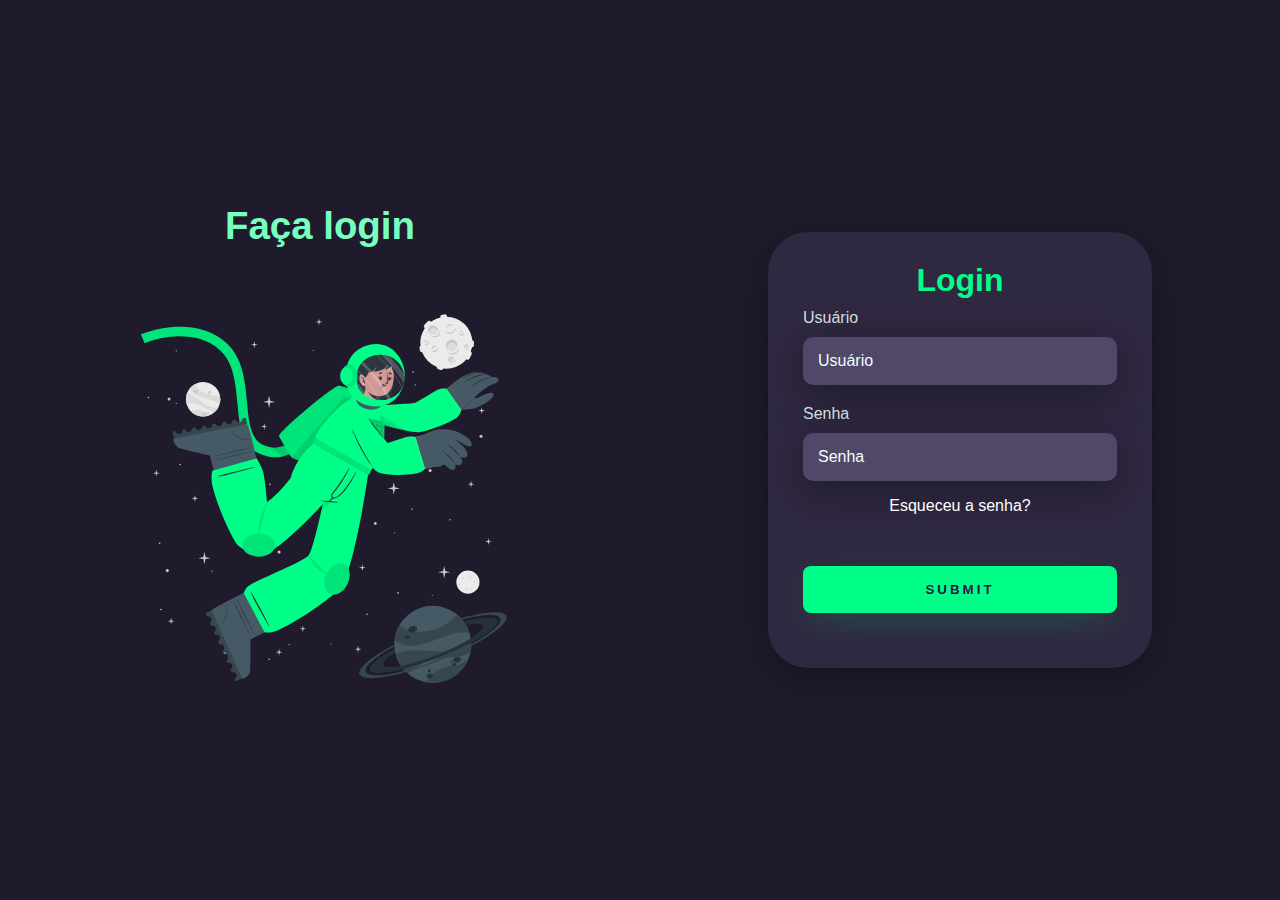
==== index.html @ d1566c95 "Login page" ====
<!DOCTYPE html>
<html lang="en">
<head>
    <meta charset="UTF-8">
    <meta name="viewport" content="width=device-width, initial-scale=1.0">
    <title>Document</title>
    <link rel="stylesheet" href="style.css">
    
</head>
<body>
    <script src="script.js"></script>
    <div class="main-login">
        <div class="lado-esquerdo">
            <h1>Faça login</h1>
            <img src="astronaut-animate.svg " alt="" class="imagem">
        </div>
        <div class="lado-direito">
            <div class="card-login">
                <h1>Login</h1>
                <div class="textfield">
                    <label for="usuário">Usuário</label>
                    <input type="text" name="Usuário"
                    placeholder="Usuário" id="login">
                </div><!-- text-field -->

                <div class="textfield">
                    <label for="Senha">Senha</label>
                    <input type="password" name="Senha"
                    placeholder="Senha" id="senha">
                     <p class="esqueceu">Esqueceu a senha?</p>
                     <p class="erro" id="mensagem-erro">Usuário ou senha incorretos</p>

                </div><!-- text-field -->

                <input type="submit" class="btn-login"
                onclick="logar()">
                


            </div><!-- card-login -->
        </div><!-- lado-direito -->
    </div><!-- main-login -->
</body>
</html>
---- style.css ----
@import url('https://fonts.googleapis.com/css2?family=Noto+Sans:ital,wght@0,100..900;1,100..900&display=swap');

body{
    margin: 0;
    font-family: 'noto-sans', sans-serif;
}

body *{
    box-sizing: border-box;
}

.main-login{
    width: 100vw;
    height: 100vh;
    background: #201b2c ;
    display: flex;
    justify-content: center;
    align-items: center;
}

.lado-esquerdo{
    width: 50vw;
    height: 100vh;
    display: flex;
    justify-content: center;
    align-items: center;
    flex-direction: column;
}

.lado-esquerdo h1{
    color: #77ffc0;
    font-size: 3vw;
}

.imagem{
   width: 35vw; 
}

.lado-direito{
    width: 50vw;
    height: 100vh;
    display: flex;
    justify-content: center;
    align-items: center;
}

.card-login{
    width: 60%;
    display: flex;
    justify-content: center;
    align-items: center;
    flex-direction: column;
    padding: 30px 35px;
    background: #2f2841;
    border-radius: 40px;
    box-shadow: 0px 10px 40px #00000056 ;
}

.card-login h1{
    color: #00ff88;
    font-weight: 800;
    margin: 0;
}

.textfield{
    width: 100%;
    display: flex;
    flex-direction: column;
    align-items: flex-start;
    justify-content: center;
    margin: 10px;

}

.textfield input{
    width: 100%;
    border: none;
    border-radius: 10px;
    padding: 15px;
    background: #514869 ;
    color: #f0ffffde;
    font-size: 12pt;
    box-shadow: 0px 10px 40px #00000056 ;
    outline: none;
    box-sizing: border-box;
}

.textfield label{
    color:#f0ffffde;
    margin-bottom: 10px ;
}

.textfield input::placeholder{
    color: #f0ffff;
}

.btn-login{
    width: 100%;
    padding: 16px 0px;
    margin: 25px;
    border: none;
    border-radius: 8px ;
    outline: none;
    text-transform: uppercase;
    font-weight: 800;
    letter-spacing: 3px;
    color: #2b134b;
    background: #00ff88;
    cursor: pointer;
    box-shadow: 0px 10px 40px -12px #00ff8052 ;
}

@media only screen and (max-width: 950px){
    .card-login{
        width: 85%;
    }
}

@media only screen and (max-width: 600px){
    .main-login{
        flex-direction: column;
    }
    .lado-esquerdo h1{
        display: none;
    }

    .lado-esquerdo{
        width: 100%;
        height: auto;
    }

    .lado-direito{
        width: 100%;
        height: auto; 
    }

    .imagem{
        width: 50vh;
    }

    .card-login{
        width: 90%;
    }
}

.card-login .esqueceu {
   color: white;
   width: 100%;
   display: flex;
   justify-content: center;
   align-items: center;
   
}

.erro{
    color: red;
    margin: auto;
    font-size: 20px;
    display: none;
    transition: .1s;

}
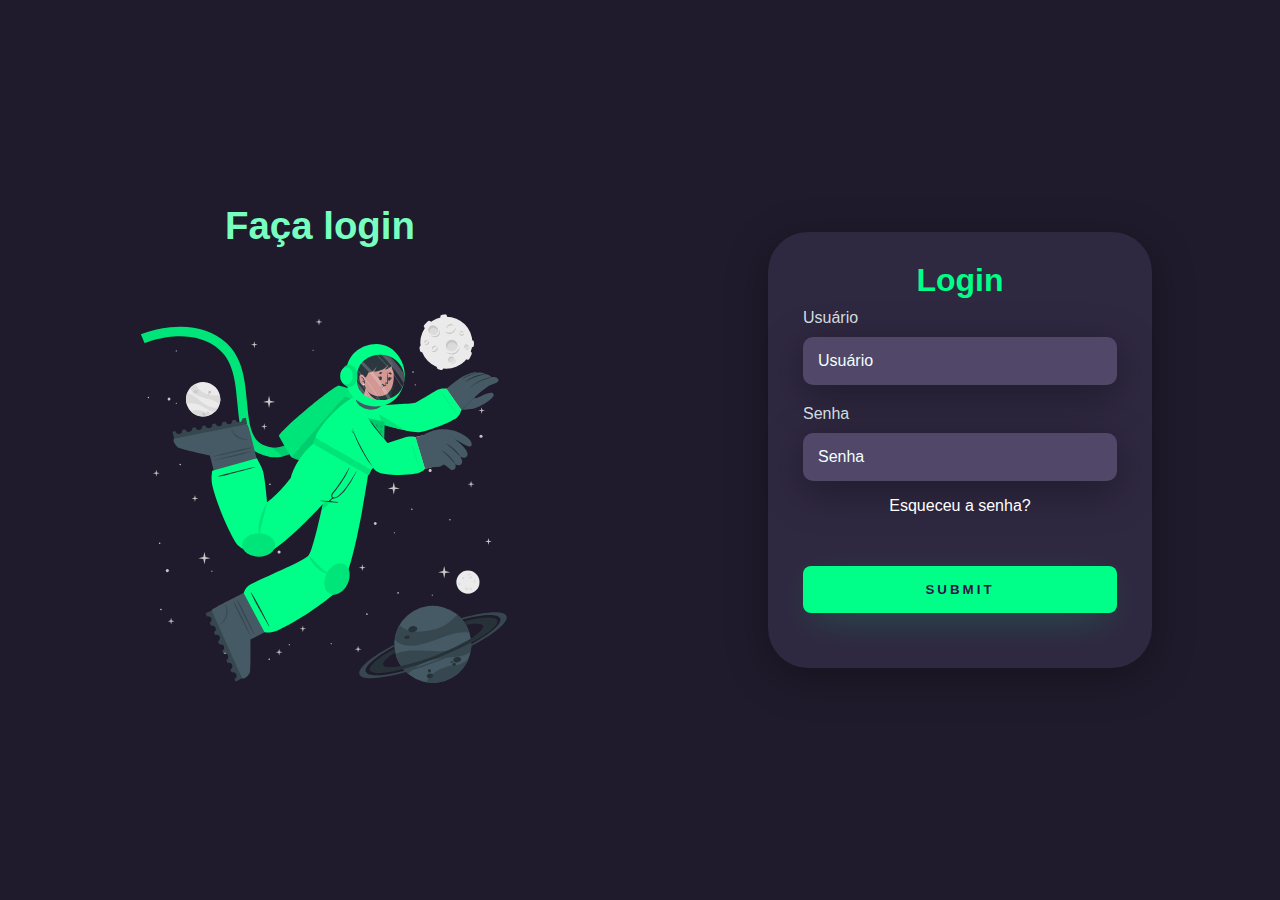
==== commit a20bd5de: "atualização de funcionalidades" ====
--- a/index.html
+++ b/index.html
@@ -30,6 +30,8 @@
                      <p class="esqueceu">Esqueceu a senha?</p>
                      <p class="erro" id="mensagem-erro">Usuário ou senha incorretos</p>
 
+                     <p class="campos" id="campos-erro">Preencha todos os campos</p>
+
                 </div><!-- text-field -->
 
                 <input type="submit" class="btn-login"
--- a/style.css
+++ b/style.css
@@ -157,6 +157,13 @@
     margin: auto;
     font-size: 20px;
     display: none;
-    transition: .1s;
+    
 
 }
+
+.campos{
+    color: red;
+    margin: auto;
+    font-size: 20px;
+    display: none;
+}
